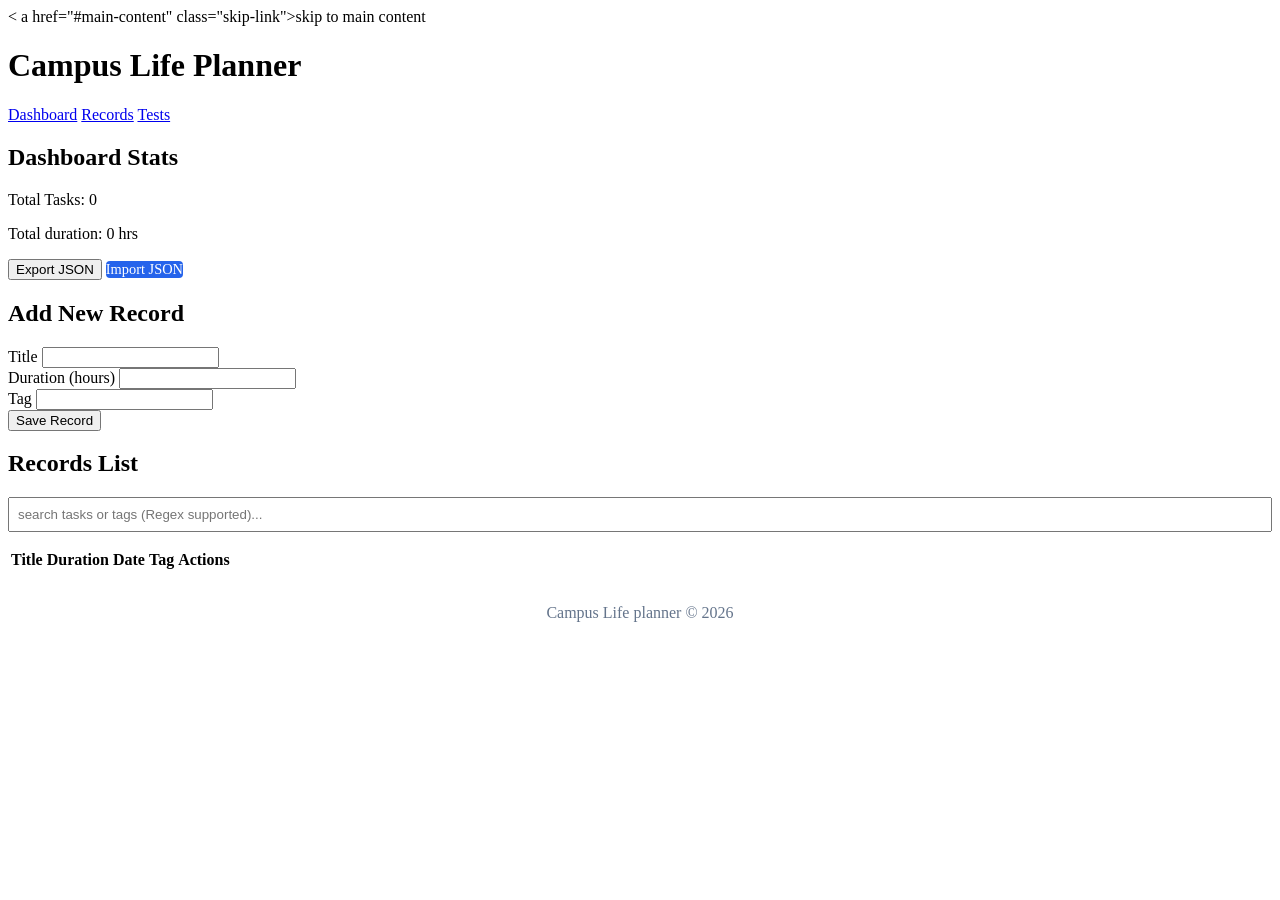
==== index.html @ fd4b5910 "Add index.html" ====
<!DOCTYPE html>
<html lang="en">
<head>
    <meta charset="UTF-8">
    <meta name="viewport" content="width=device-width, initial-scale=1.0">
    <title>Campus life planner</title>
    <link rel="stylesheet" href=""styles/main.css">
    <link rel="icon" href="assets/favicon.svg">
</head>
<body>
    < a href="#main-content" class="skip-link">skip to main content</a>
    
    <header>
        <h1>Campus Life Planner</h1>
        <nav>
            <a href="#dashboard">Dashboard</a>
            <a href="#records">Records</a>
            <a href="tests.html">Tests</a>
        </nav>
    </header>

    <main id="main-content">
        <div id="aria-live-status" class="sr-only" aria-live="polite"></div>

        <section id="dashboard">
            <h2>Dashboard Stats</h2>
            <p>Total Tasks: <span id="stat-count">0</span></p>
            <p>Total duration: <span id="stat-duration">0 hrs</span></p>
            <div>
                <button id="export-btn">Export JSON</button>
                <label for="import-file" style="display:inline-block; cursor:pointed; background:#2563eb; color:#fff; padding:0.4rem 0.8; border-radius:4px; font-size:0.9rem;">Import JSON</label>
                <input type="file" id="import-file" accept=".json" style="display:none;">
            </div>
        </section>

        <section>
            <h2>Add New Record</h2>
            <form id="record-form">
                <div>
                    <label for="title">Title</label>
                    <input type="text" id="title" required>
                </div>
                <div>
                    <label for="duration">Duration (hours)</label>
                    <input type="text" id="date" required>
                </div>
                <div>
                    <label for="tag">Tag</label>
                    <input type="text" id="tag" required>
                </div>
                <button type="submit" style="grid-column: span 2;">Save Record</button>
            </form>
        </section>

        <section id="records">
            <h2>Records List</h2>
            <input type="text" id="search-input" placeholder="search tasks or tags (Regex supported)..."style="width:100%; padding:0.5rem; margin-bottom:1rem; box-sizing:border-box;">
            <table>
                <thead>
                    <tr>
                        <th>Title</th>
                        <th>Duration</th>
                        <th>Date</th>
                        <th>Tag</th>
                        <th>Actions</th>
                    </tr>
                </thead>
                <tbody id="records-tbody"></tbody> 
            </table>
         </section>
        </main>

        <footer>
            <p style="text-align:center; padding:1rem; color:#64748b;">Campus Life planner &copy; 2026</p>
        </footer>

        <script type="module" src="scripts/main.js"></script>
        </body>
        </html>
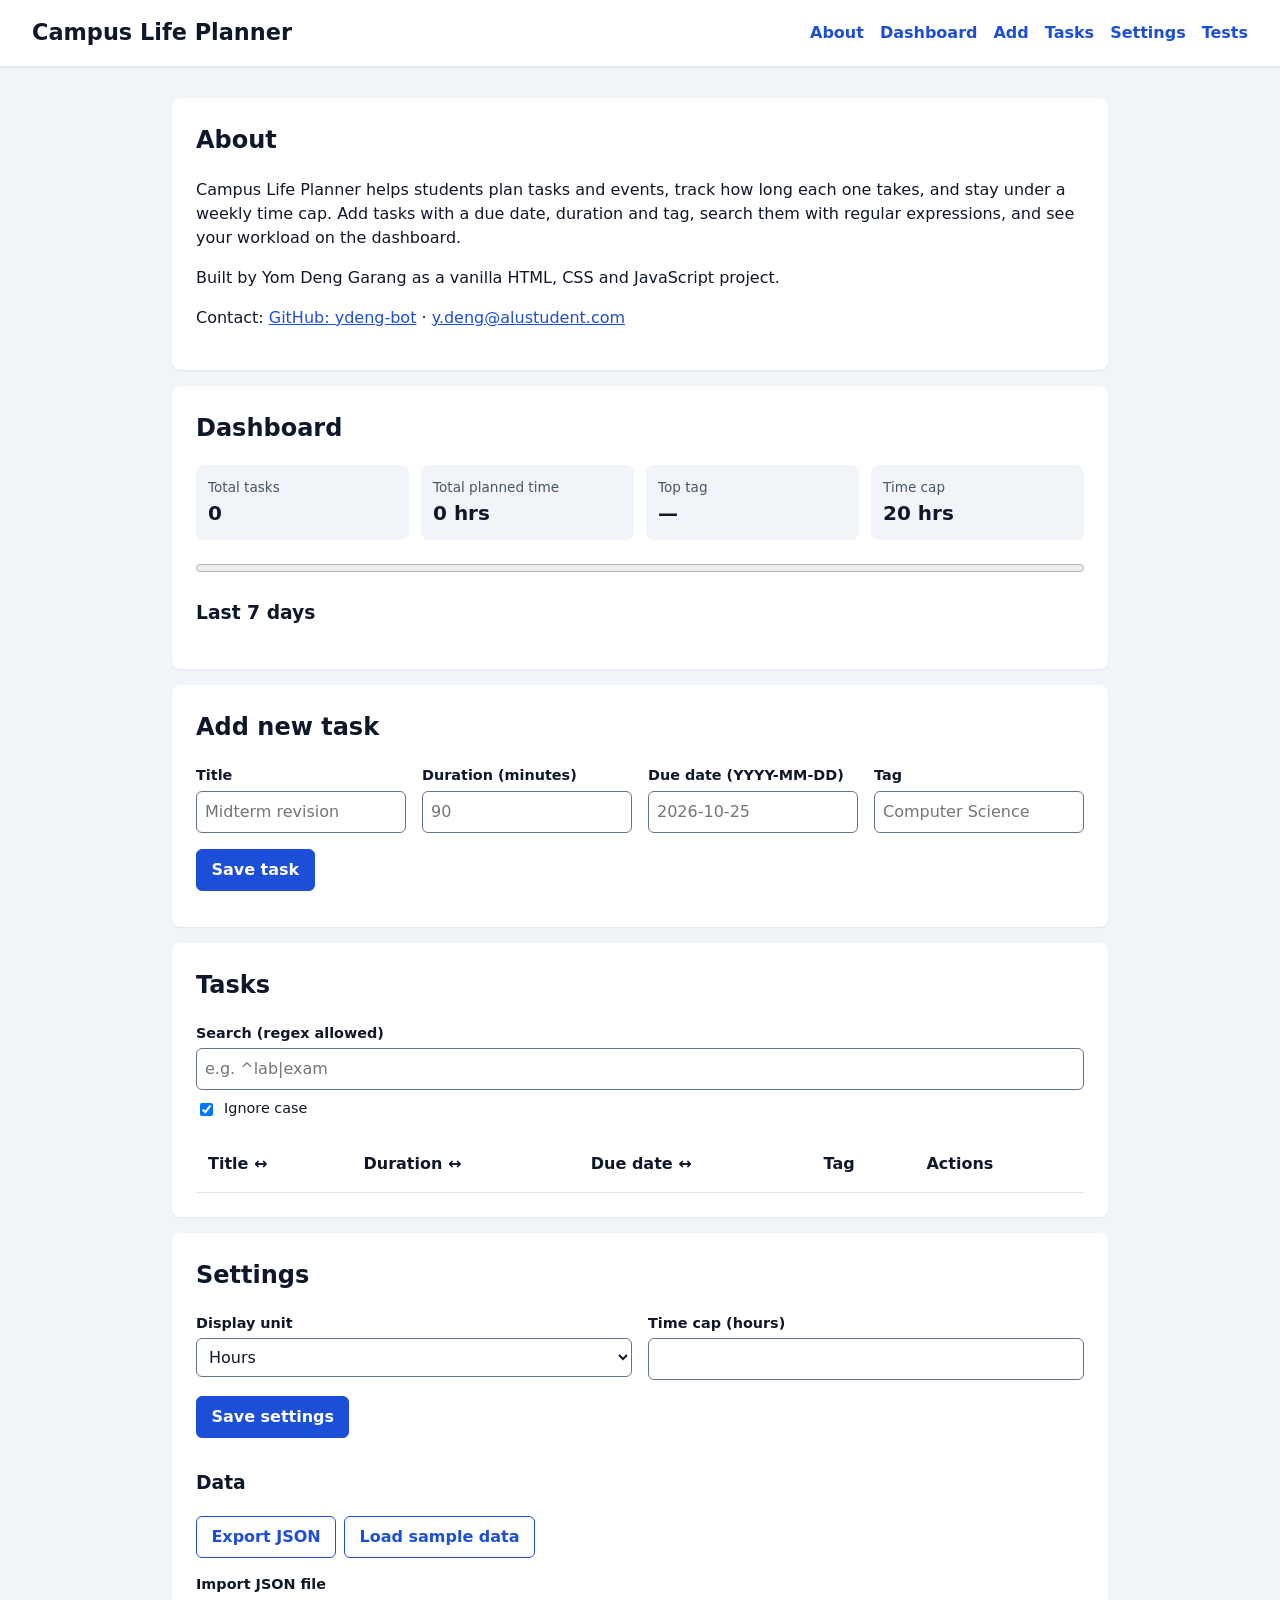
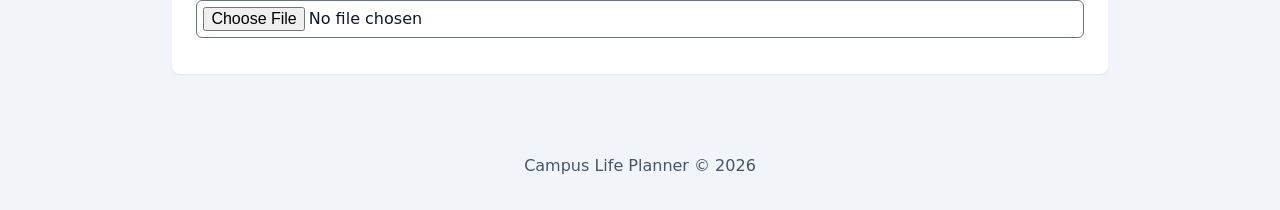
==== commit fd736352: "Update index.html: semantic sections, ARIA live regions, About contact details" ====
--- a/index.html
+++ b/index.html
@@ -1,81 +1,167 @@
-<!DOCTYPE html>
-<html lang="en">
-<head>
-    <meta charset="UTF-8">
-    <meta name="viewport" content="width=device-width, initial-scale=1.0">
-    <title>Campus life planner</title>
-    <link rel="stylesheet" href=""styles/main.css">
-    <link rel="icon" href="assets/favicon.svg">
-</head>
-<body>
-    < a href="#main-content" class="skip-link">skip to main content</a>
-    
-    <header>
-        <h1>Campus Life Planner</h1>
-        <nav>
-            <a href="#dashboard">Dashboard</a>
-            <a href="#records">Records</a>
-            <a href="tests.html">Tests</a>
-        </nav>
-    </header>
-
-    <main id="main-content">
-        <div id="aria-live-status" class="sr-only" aria-live="polite"></div>
-
-        <section id="dashboard">
-            <h2>Dashboard Stats</h2>
-            <p>Total Tasks: <span id="stat-count">0</span></p>
-            <p>Total duration: <span id="stat-duration">0 hrs</span></p>
-            <div>
-                <button id="export-btn">Export JSON</button>
-                <label for="import-file" style="display:inline-block; cursor:pointed; background:#2563eb; color:#fff; padding:0.4rem 0.8; border-radius:4px; font-size:0.9rem;">Import JSON</label>
-                <input type="file" id="import-file" accept=".json" style="display:none;">
-            </div>
-        </section>
-
-        <section>
-            <h2>Add New Record</h2>
-            <form id="record-form">
-                <div>
-                    <label for="title">Title</label>
-                    <input type="text" id="title" required>
-                </div>
-                <div>
-                    <label for="duration">Duration (hours)</label>
-                    <input type="text" id="date" required>
-                </div>
-                <div>
-                    <label for="tag">Tag</label>
-                    <input type="text" id="tag" required>
-                </div>
-                <button type="submit" style="grid-column: span 2;">Save Record</button>
-            </form>
-        </section>
-
-        <section id="records">
-            <h2>Records List</h2>
-            <input type="text" id="search-input" placeholder="search tasks or tags (Regex supported)..."style="width:100%; padding:0.5rem; margin-bottom:1rem; box-sizing:border-box;">
-            <table>
-                <thead>
-                    <tr>
-                        <th>Title</th>
-                        <th>Duration</th>
-                        <th>Date</th>
-                        <th>Tag</th>
-                        <th>Actions</th>
-                    </tr>
-                </thead>
-                <tbody id="records-tbody"></tbody> 
-            </table>
-         </section>
-        </main>
-
-        <footer>
-            <p style="text-align:center; padding:1rem; color:#64748b;">Campus Life planner &copy; 2026</p>
-        </footer>
-
-        <script type="module" src="scripts/main.js"></script>
-        </body>
-        </html>                  
-            
-    +<!DOCTYPE html>
+<html lang="en">
+<head>
+    <meta charset="UTF-8">
+    <meta name="viewport" content="width=device-width, initial-scale=1.0">
+    <title>Campus Life Planner</title>
+    <link rel="stylesheet" href="styles/main.css">
+    <link rel="icon" href="data:image/svg+xml,%3Csvg xmlns='http://www.w3.org/2000/svg' viewBox='0 0 100 100'%3E%3Ctext y='.9em' font-size='90'%3E%F0%9F%93%85%3C/text%3E%3C/svg%3E">
+</head>
+<body>
+    <a href="#main-content" class="skip-link">Skip to main content</a>
+
+    <header>
+        <h1>Campus Life Planner</h1>
+        <nav aria-label="Main">
+            <ul>
+                <li><a href="#about">About</a></li>
+                <li><a href="#dashboard">Dashboard</a></li>
+                <li><a href="#add">Add</a></li>
+                <li><a href="#records">Tasks</a></li>
+                <li><a href="#settings">Settings</a></li>
+                <li><a href="tests.html">Tests</a></li>
+            </ul>
+        </nav>
+    </header>
+
+    <main id="main-content" tabindex="-1">
+        <p id="live-status" class="status" role="status"></p>
+
+        <section id="about" aria-labelledby="about-heading">
+            <h2 id="about-heading">About</h2>
+            <p>Campus Life Planner helps students plan tasks and events, track how long each one takes, and stay under a weekly time cap. Add tasks with a due date, duration and tag, search them with regular expressions, and see your workload on the dashboard.</p>
+            <p>Built by Yom Deng Garang as a vanilla HTML, CSS and JavaScript project.</p>
+            <p>
+                Contact:
+                <a href="https://github.com/ydeng-bot">GitHub: ydeng-bot</a> &middot;
+                <a href="mailto:y.deng@alustudent.com">y.deng@alustudent.com</a>
+            </p>
+        </section>
+
+        <section id="dashboard" aria-labelledby="dashboard-heading">
+            <h2 id="dashboard-heading">Dashboard</h2>
+            <dl class="stats">
+                <div class="stat"><dt>Total tasks</dt><dd id="stat-count">0</dd></div>
+                <div class="stat"><dt>Total planned time</dt><dd id="stat-duration">0 hrs</dd></div>
+                <div class="stat"><dt>Top tag</dt><dd id="stat-top-tag">&mdash;</dd></div>
+                <div class="stat"><dt>Time cap</dt><dd id="stat-cap">20 hrs</dd></div>
+            </dl>
+
+            <div class="cap">
+                <progress id="cap-progress" max="100" value="0" aria-label="Share of time cap used"></progress>
+                <p id="cap-polite" role="status" aria-live="polite"></p>
+                <p id="cap-assertive" class="over" role="alert" aria-live="assertive"></p>
+            </div>
+
+            <h3>Last 7 days</h3>
+            <div id="trend" class="trend" role="img" aria-label="Time planned per day for the last 7 days"></div>
+        </section>
+
+        <section id="add" aria-labelledby="add-heading">
+            <h2 id="add-heading">Add new task</h2>
+            <form id="record-form" novalidate>
+                <div class="field">
+                    <label for="title">Title</label>
+                    <input type="text" id="title" autocomplete="off" aria-required="true" aria-describedby="title-hint title-error" placeholder="Midterm revision">
+                    <p id="title-hint" class="hint"></p>
+                    <p id="title-error" class="error"></p>
+                </div>
+                <div class="field">
+                    <label for="duration">Duration (minutes)</label>
+                    <input type="text" id="duration" inputmode="decimal" autocomplete="off" aria-required="true" aria-describedby="duration-error" placeholder="90">
+                    <p id="duration-error" class="error"></p>
+                </div>
+                <div class="field">
+                    <label for="dueDate">Due date (YYYY-MM-DD)</label>
+                    <input type="text" id="dueDate" inputmode="numeric" autocomplete="off" aria-required="true" aria-describedby="dueDate-error" placeholder="2026-10-25">
+                    <p id="dueDate-error" class="error"></p>
+                </div>
+                <div class="field">
+                    <label for="tag">Tag</label>
+                    <input type="text" id="tag" autocomplete="off" aria-required="true" aria-describedby="tag-error" placeholder="Computer Science">
+                    <p id="tag-error" class="error"></p>
+                </div>
+                <div class="field full">
+                    <button type="submit">Save task</button>
+                </div>
+            </form>
+        </section>
+
+        <section id="records" aria-labelledby="records-heading">
+            <h2 id="records-heading" tabindex="-1">Tasks</h2>
+
+            <div class="search-row">
+                <label for="search-input">Search (regex allowed)</label>
+                <input type="search" id="search-input" placeholder="e.g. ^lab|exam" autocomplete="off" spellcheck="false" aria-describedby="search-error">
+                <label class="inline"><input type="checkbox" id="case-toggle" checked> Ignore case</label>
+                <p id="search-error" class="error"></p>
+                <p id="result-count" class="hint" role="status"></p>
+            </div>
+
+            <div class="mobile-sort">
+                <label for="sort-select">Sort by</label>
+                <select id="sort-select">
+                    <option value="dueDate">Due date</option>
+                    <option value="title">Title</option>
+                    <option value="duration">Duration</option>
+                </select>
+                <button type="button" id="sort-dir" class="secondary">&uarr; Ascending</button>
+            </div>
+
+            <div class="table-wrap">
+                <table>
+                    <caption class="sr-only">Planned tasks</caption>
+                    <thead>
+                        <tr>
+                            <th scope="col" data-field="title" aria-sort="none"><button type="button" class="sort-btn">Title <span class="arrow" aria-hidden="true">&harr;</span></button></th>
+                            <th scope="col" data-field="duration" aria-sort="none"><button type="button" class="sort-btn">Duration <span class="arrow" aria-hidden="true">&harr;</span></button></th>
+                            <th scope="col" data-field="dueDate" aria-sort="none"><button type="button" class="sort-btn">Due date <span class="arrow" aria-hidden="true">&harr;</span></button></th>
+                            <th scope="col">Tag</th>
+                            <th scope="col">Actions</th>
+                        </tr>
+                    </thead>
+                    <tbody id="records-tbody"></tbody>
+                </table>
+            </div>
+        </section>
+
+        <section id="settings" aria-labelledby="settings-heading">
+            <h2 id="settings-heading">Settings</h2>
+            <form id="settings-form" novalidate>
+                <div class="field">
+                    <label for="unit">Display unit</label>
+                    <select id="unit">
+                        <option value="hours">Hours</option>
+                        <option value="minutes">Minutes</option>
+                    </select>
+                </div>
+                <div class="field">
+                    <label for="cap">Time cap (hours)</label>
+                    <input type="text" id="cap" inputmode="decimal" autocomplete="off" aria-describedby="cap-error">
+                    <p id="cap-error" class="error"></p>
+                </div>
+                <div class="field full">
+                    <button type="submit">Save settings</button>
+                </div>
+            </form>
+
+            <h3>Data</h3>
+            <div class="button-row">
+                <button type="button" id="export-btn" class="secondary">Export JSON</button>
+                <button type="button" id="sample-btn" class="secondary">Load sample data</button>
+            </div>
+            <div class="field">
+                <label for="import-file">Import JSON file</label>
+                <input type="file" id="import-file" accept=".json,application/json">
+            </div>
+        </section>
+    </main>
+
+    <footer>
+        <p>Campus Life Planner &copy; 2026</p>
+    </footer>
+
+    <script type="module" src="scripts/main.js"></script>
+</body>
+</html>
+           
--- a/styles/main.css
+++ b/styles/main.css
@@ -0,0 +1,298 @@
+/* styles/main.css - mobile-first. Breakpoints: base (~360px), 768px, 1024px */
+:root {
+    --primary: #1d4ed8;
+    --primary-dark: #1e40af;
+    --bg: #f1f5f9;
+    --card-bg: #ffffff;
+    --text: #0f172a;
+    --muted: #475569;
+    --border: #64748b;
+    --row-border: #e2e8f0;
+    --danger: #b91c1c;
+    --danger-dark: #991b1b;
+    --tag-bg: #e0f2fe;
+    --tag-text: #075985;
+    --radius: 8px;
+}
+
+*, *::before, *::after { box-sizing: border-box; }
+
+body {
+    font-family: system-ui, -apple-system, "Segoe UI", sans-serif;
+    background-color: var(--bg);
+    color: var(--text);
+    margin: 0;
+    line-height: 1.5;
+}
+
+/* ---------- Accessibility helpers ---------- */
+.skip-link {
+    position: absolute;
+    top: -60px;
+    left: 0;
+    background: var(--primary);
+    color: #fff;
+    padding: 0.5rem 1rem;
+    z-index: 100;
+    transition: top 0.2s;
+}
+.skip-link:focus { top: 0; }
+
+.sr-only {
+    position: absolute;
+    width: 1px;
+    height: 1px;
+    padding: 0;
+    margin: -1px;
+    overflow: hidden;
+    clip: rect(0, 0, 0, 0);
+    clip-path: inset(50%);
+    white-space: nowrap;
+    border: 0;
+}
+
+:focus-visible {
+    outline: 3px solid var(--primary);
+    outline-offset: 2px;
+}
+main:focus, h2:focus { outline: none; }
+
+/* ---------- Layout ---------- */
+header {
+    background: var(--card-bg);
+    padding: 1rem;
+    box-shadow: 0 1px 3px rgba(0, 0, 0, 0.1);
+    display: flex;
+    flex-direction: column;
+    gap: 0.5rem;
+}
+header h1 { margin: 0; font-size: 1.4rem; }
+
+nav ul {
+    list-style: none;
+    margin: 0;
+    padding: 0;
+    display: flex;
+    flex-wrap: wrap;
+    gap: 0.25rem 1rem;
+}
+nav a {
+    display: inline-block;
+    padding: 0.25rem 0;
+    text-decoration: none;
+    color: var(--primary);
+    font-weight: 600;
+}
+nav a:hover { text-decoration: underline; }
+
+main {
+    padding: 1rem;
+    max-width: 900px;
+    margin: 0 auto;
+}
+
+section {
+    background: var(--card-bg);
+    padding: 1rem;
+    margin-bottom: 1rem;
+    border-radius: var(--radius);
+    box-shadow: 0 1px 2px rgba(0, 0, 0, 0.06);
+}
+h2 { margin-top: 0; }
+a { color: var(--primary); }
+
+footer {
+    text-align: center;
+    padding: 1rem;
+    color: var(--muted);
+}
+
+.status {
+    background: #eff6ff;
+    border-left: 4px solid var(--primary);
+    padding: 0.5rem 0.75rem;
+    margin: 0 0 1rem;
+    border-radius: 4px;
+    animation: fade-in 0.3s ease;
+}
+.status:empty { display: none; }
+
+/* ---------- Forms ---------- */
+.field { margin-bottom: 0.75rem; }
+label { display: block; font-weight: 600; font-size: 0.9rem; margin-bottom: 0.25rem; }
+label.inline { display: flex; align-items: center; gap: 0.5rem; font-weight: 400; margin-top: 0.5rem; }
+
+input, select {
+    font: inherit;
+    width: 100%;
+    padding: 0.5rem;
+    border: 1px solid var(--border);
+    border-radius: 6px;
+    background: #fff;
+    color: var(--text);
+    transition: border-color 0.2s, box-shadow 0.2s;
+}
+input[type="checkbox"] { width: auto; }
+input[type="file"] { padding: 0.4rem; }
+input[aria-invalid="true"] { border: 2px solid var(--danger); }
+
+.hint { color: var(--muted); font-size: 0.85rem; margin: 0.25rem 0 0; }
+.error { color: var(--danger); font-size: 0.875rem; margin: 0.25rem 0 0; }
+.error:not(:empty)::before { content: "\26A0\FE0F  "; }
+
+button {
+    font: inherit;
+    font-weight: 600;
+    cursor: pointer;
+    padding: 0.5rem 0.9rem;
+    border: 1px solid var(--primary);
+    border-radius: 6px;
+    background: var(--primary);
+    color: #fff;
+    transition: background-color 0.2s, transform 0.1s;
+}
+button:hover { background: var(--primary-dark); }
+button:active { transform: translateY(1px); }
+button.secondary { background: #fff; color: var(--primary); }
+button.secondary:hover { background: #eff6ff; }
+button.danger { background: #fff; color: var(--danger); border-color: var(--danger); }
+button.danger:hover { background: #fef2f2; }
+
+.sort-btn {
+    background: none;
+    border: 0;
+    color: inherit;
+    padding: 0.25rem 0;
+    font-weight: 700;
+}
+.sort-btn:hover { background: none; text-decoration: underline; }
+
+.button-row { display: flex; flex-wrap: wrap; gap: 0.5rem; margin-bottom: 1rem; }
+
+/* ---------- Dashboard ---------- */
+.stats {
+    display: grid;
+    grid-template-columns: repeat(2, 1fr);
+    gap: 0.75rem;
+    margin: 0 0 1rem;
+}
+.stat { background: var(--bg); border-radius: var(--radius); padding: 0.75rem; }
+.stat dt { color: var(--muted); font-size: 0.85rem; }
+.stat dd { margin: 0; font-size: 1.25rem; font-weight: 700; }
+
+progress {
+    width: 100%;
+    height: 1rem;
+    accent-color: var(--primary);
+}
+progress.over { accent-color: var(--danger); }
+#cap-polite { color: var(--text); margin: 0.5rem 0 0; }
+#cap-assertive { color: var(--danger); font-weight: 700; margin: 0.5rem 0 0; }
+
+.trend {
+    display: flex;
+    align-items: flex-end;
+    gap: 0.5rem;
+    margin-top: 0.5rem;
+}
+.bar-col { flex: 1; display: flex; flex-direction: column; align-items: center; gap: 0.25rem; }
+.bar-track { height: 100px; width: 100%; display: flex; align-items: flex-end; }
+.bar {
+    width: 100%;
+    min-height: 2px;
+    background: var(--primary);
+    border-radius: 4px 4px 0 0;
+    transform-origin: bottom;
+    animation: grow 0.6s ease-out;
+}
+.bar-value { font-size: 0.8rem; color: var(--muted); }
+.bar-label { font-size: 0.8rem; }
+
+/* ---------- Search and sort ---------- */
+.search-row { margin-bottom: 1rem; }
+.mobile-sort { display: flex; align-items: center; gap: 0.5rem; margin-bottom: 1rem; }
+.mobile-sort label { margin: 0; }
+.mobile-sort select { width: auto; flex: 1; }
+
+mark { background-color: #fde047; color: #000; padding: 0.05rem 0.1rem; border-radius: 2px; }
+
+/* ---------- Records: cards on mobile, table from 768px ---------- */
+table, tbody, tr, td { display: block; }
+thead { display: none; }
+
+tr {
+    border: 1px solid var(--row-border);
+    border-radius: var(--radius);
+    padding: 0.5rem 0.75rem;
+    margin-bottom: 0.75rem;
+    background: #fff;
+}
+td {
+    display: flex;
+    justify-content: space-between;
+    align-items: center;
+    gap: 1rem;
+    padding: 0.35rem 0;
+}
+td::before { content: attr(data-label); font-weight: 600; color: var(--muted); }
+td.empty { justify-content: center; color: var(--muted); }
+td.empty::before { content: none; }
+td.actions { justify-content: flex-end; flex-wrap: wrap; }
+td.actions::before { content: none; }
+td.actions .error { flex-basis: 100%; }
+tr.editing { border-color: var(--primary); }
+tr.editing td input { flex: 1; min-width: 0; max-width: 60%; }
+
+.tag {
+    background: var(--tag-bg);
+    color: var(--tag-text);
+    padding: 0.2rem 0.5rem;
+    border-radius: 4px;
+    font-size: 0.85rem;
+}
+
+/* ---------- Animations ---------- */
+@keyframes grow { from { transform: scaleY(0); } to { transform: scaleY(1); } }
+@keyframes fade-in { from { opacity: 0; transform: translateY(-4px); } to { opacity: 1; transform: none; } }
+
+@media (prefers-reduced-motion: reduce) {
+    *, *::before, *::after { animation: none !important; transition: none !important; }
+}
+
+/* ---------- Tablet: 768px and up ---------- */
+@media (min-width: 768px) {
+    header { flex-direction: row; justify-content: space-between; align-items: center; padding: 1rem 2rem; }
+    main { padding: 1.5rem; }
+    section { padding: 1.5rem; }
+
+    form { display: grid; grid-template-columns: 1fr 1fr; gap: 0 1rem; }
+    .field.full { grid-column: 1 / -1; }
+    form button[type="submit"] { width: auto; }
+
+    .mobile-sort { display: none; }
+
+    table { display: table; width: 100%; border-collapse: collapse; }
+    thead { display: table-header-group; }
+    tbody { display: table-row-group; }
+    tr { display: table-row; border: 0; border-radius: 0; padding: 0; margin: 0; background: none; }
+    td, th { display: table-cell; padding: 0.75rem; text-align: left; border-bottom: 1px solid var(--row-border); vertical-align: middle; }
+    td::before { content: none; }
+    td.actions { white-space: nowrap; }
+    tr.editing td input { max-width: none; width: 100%; }
+    tbody tr:hover { background: #f8fafc; }
+}
+
+/* ---------- Desktop: 1024px and up ---------- */
+@media (min-width: 1024px) {
+    main { max-width: 1000px; padding: 2rem; }
+    .stats { grid-template-columns: repeat(4, 1fr); }
+    #record-form { grid-template-columns: repeat(4, 1fr); }
+    #settings-form { grid-template-columns: 1fr 1fr; }
+    .bar-track { height: 140px; }
+}
+
+/* ---------- Test page ---------- */
+.tests ul { list-style: none; padding: 0; }
+.tests li { display: flex; justify-content: space-between; padding: 0.5rem 0; border-bottom: 1px solid var(--row-border); }
+.pass { color: #166534; font-weight: 700; }
+.fail { color: var(--danger); font-weight: 700; }
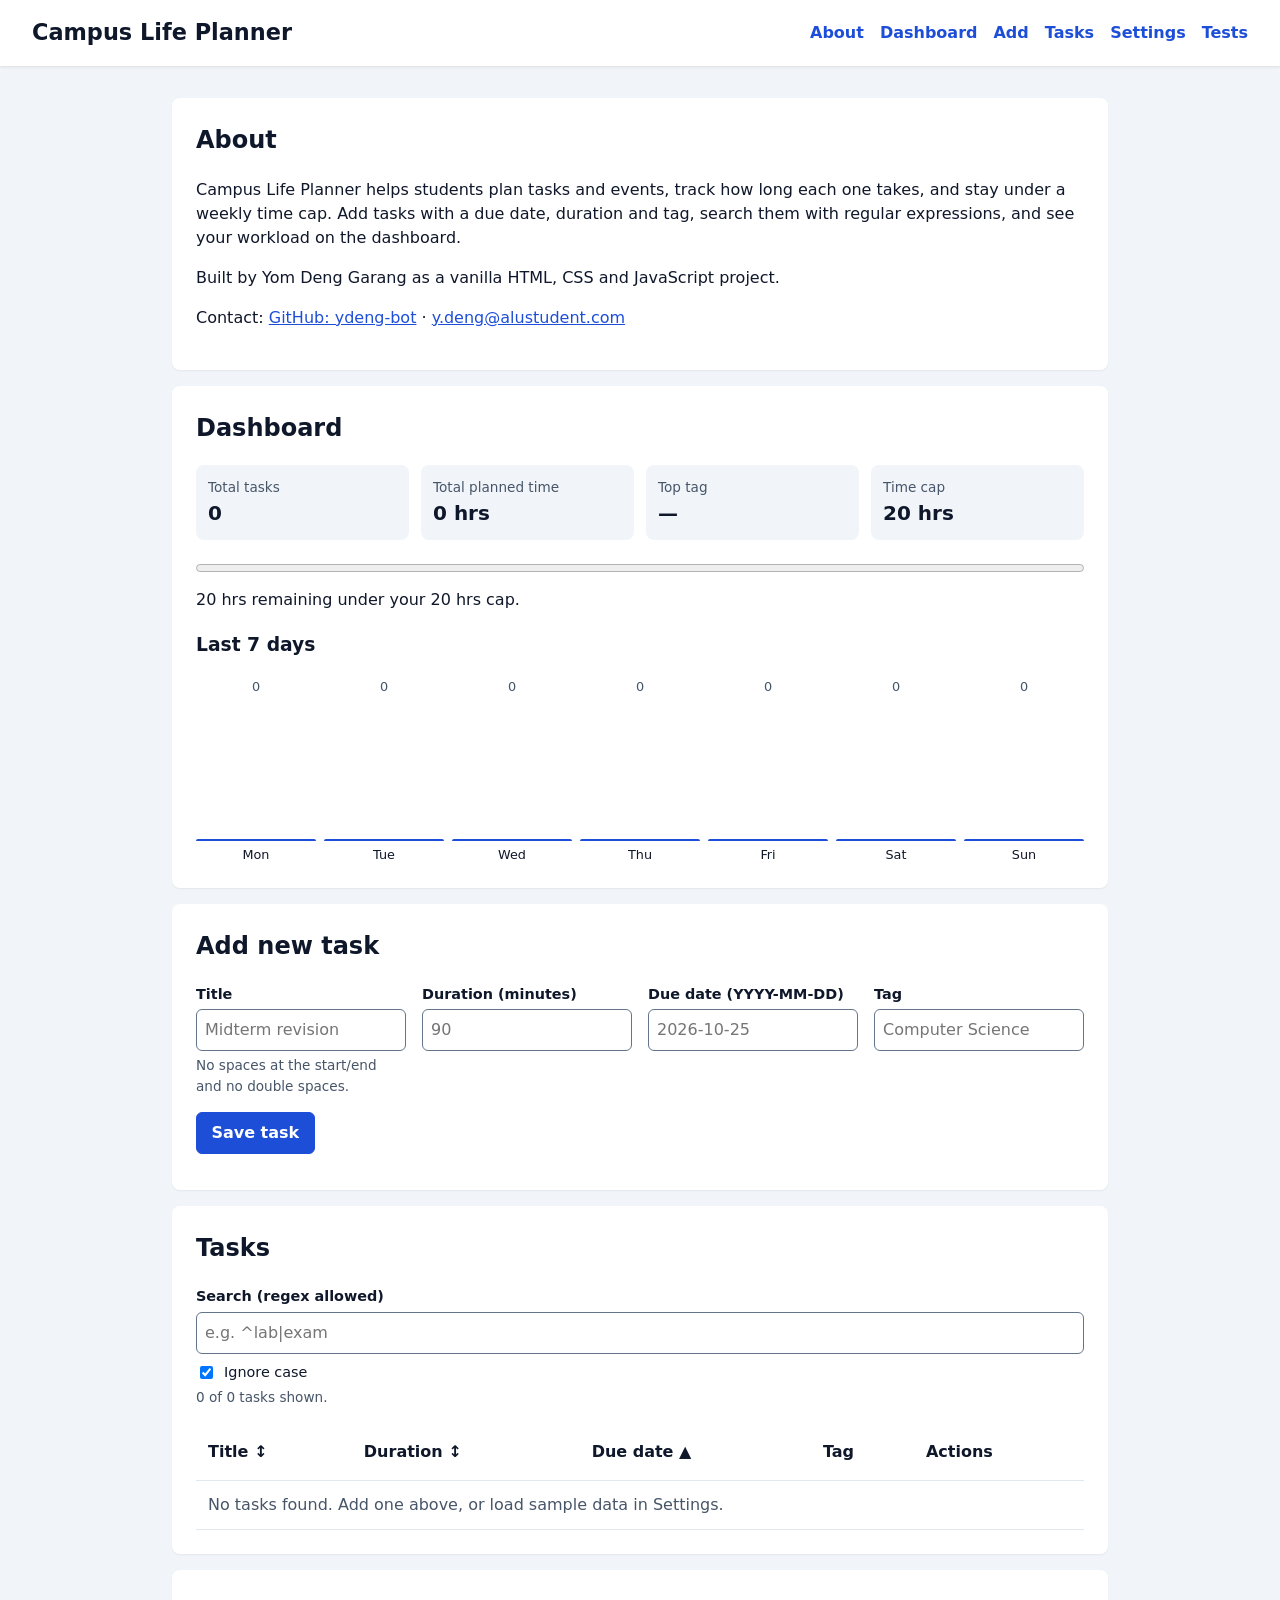
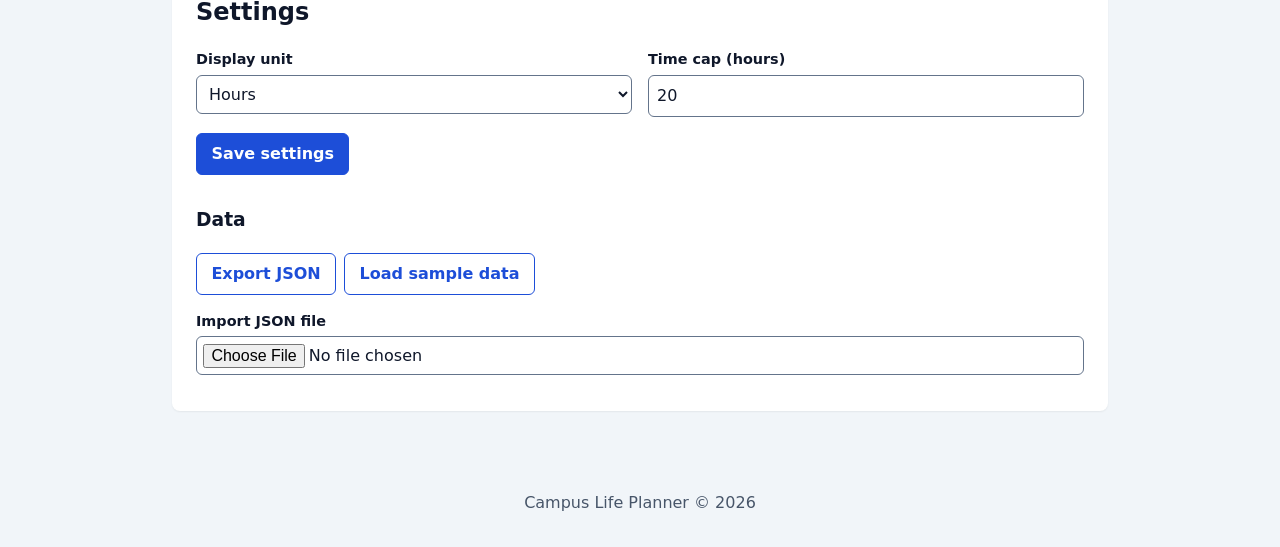
==== commit 307b8cf4: "Add favicon file in assets folder Replace inline data-URI icon with assets/favicon.svg." ====
--- a/index.html
+++ b/index.html
@@ -5,7 +5,7 @@
     <meta name="viewport" content="width=device-width, initial-scale=1.0">
     <title>Campus Life Planner</title>
     <link rel="stylesheet" href="styles/main.css">
-    <link rel="icon" href="data:image/svg+xml,%3Csvg xmlns='http://www.w3.org/2000/svg' viewBox='0 0 100 100'%3E%3Ctext y='.9em' font-size='90'%3E%F0%9F%93%85%3C/text%3E%3C/svg%3E">
+    <link rel="icon" href=<link rel="icon" href="assets/favicon.svg" type="image/svg+xml">
 </head>
 <body>
     <a href="#main-content" class="skip-link">Skip to main content</a>
